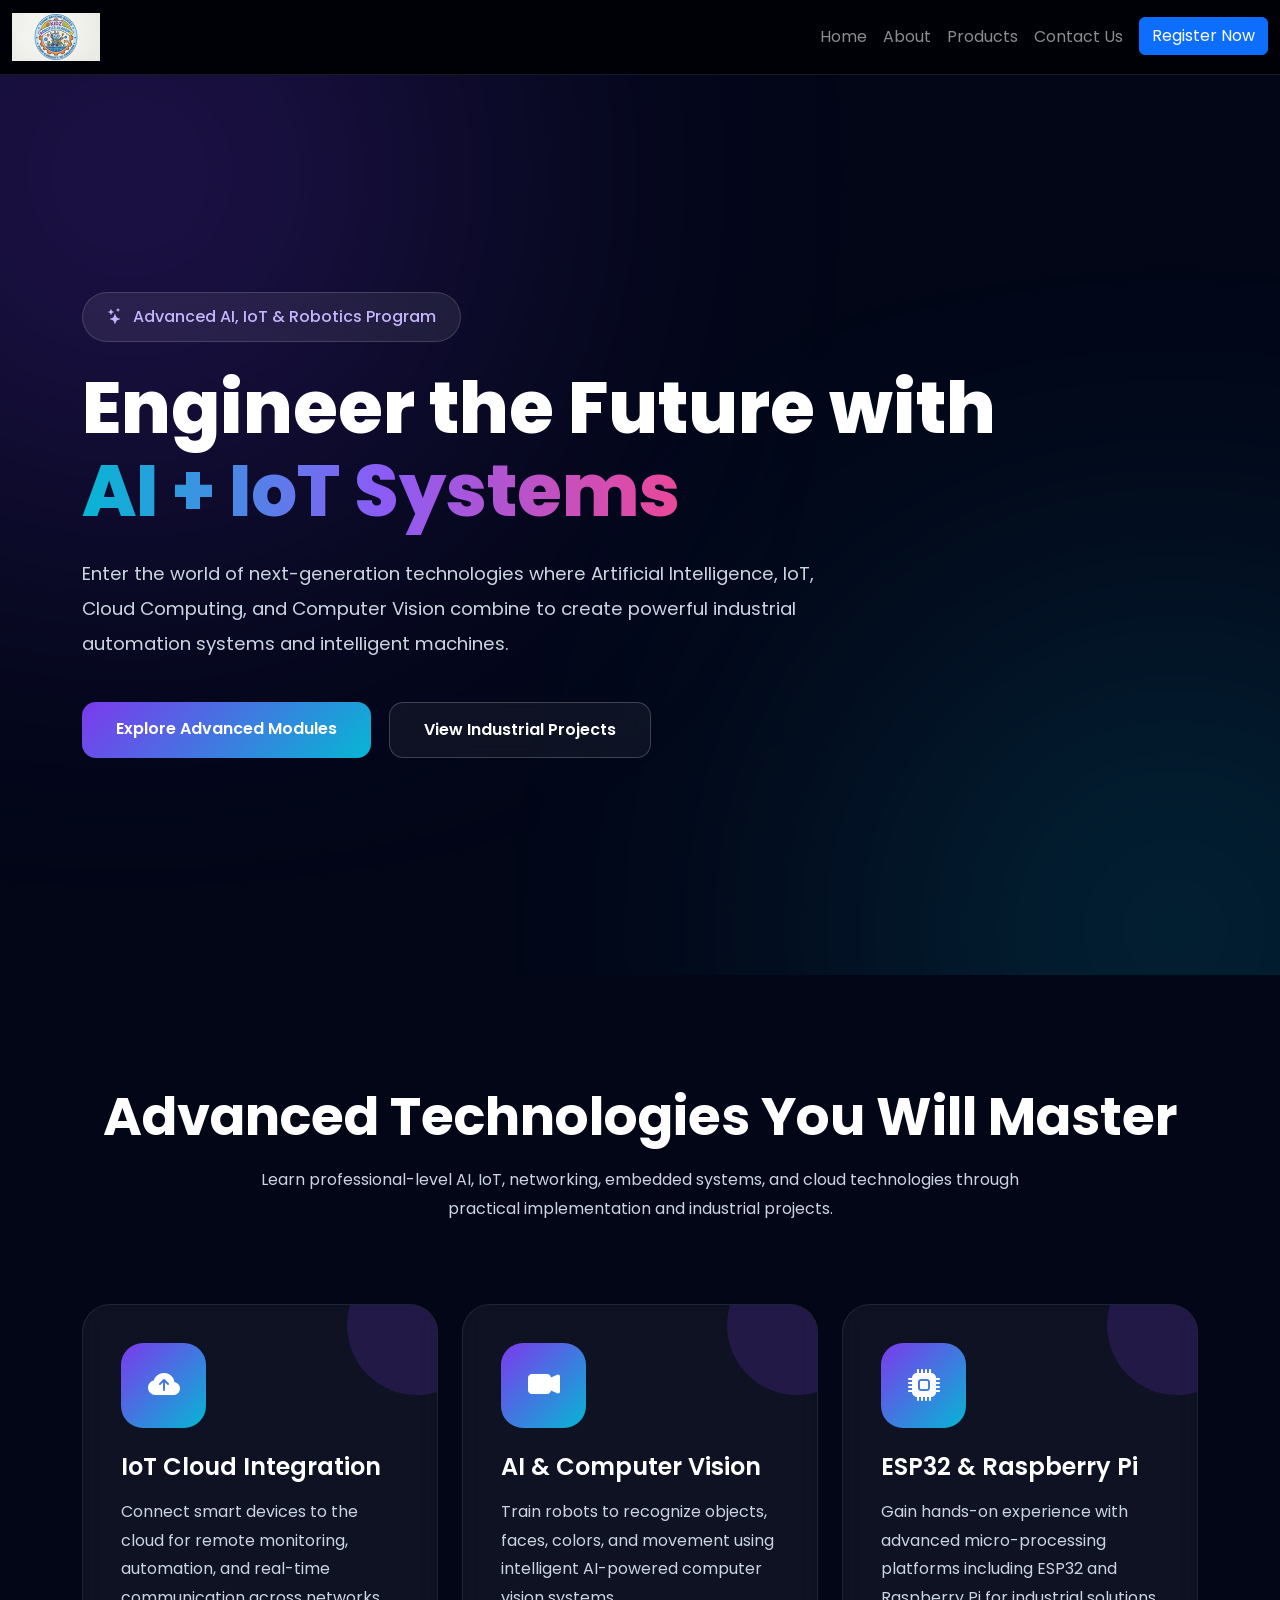
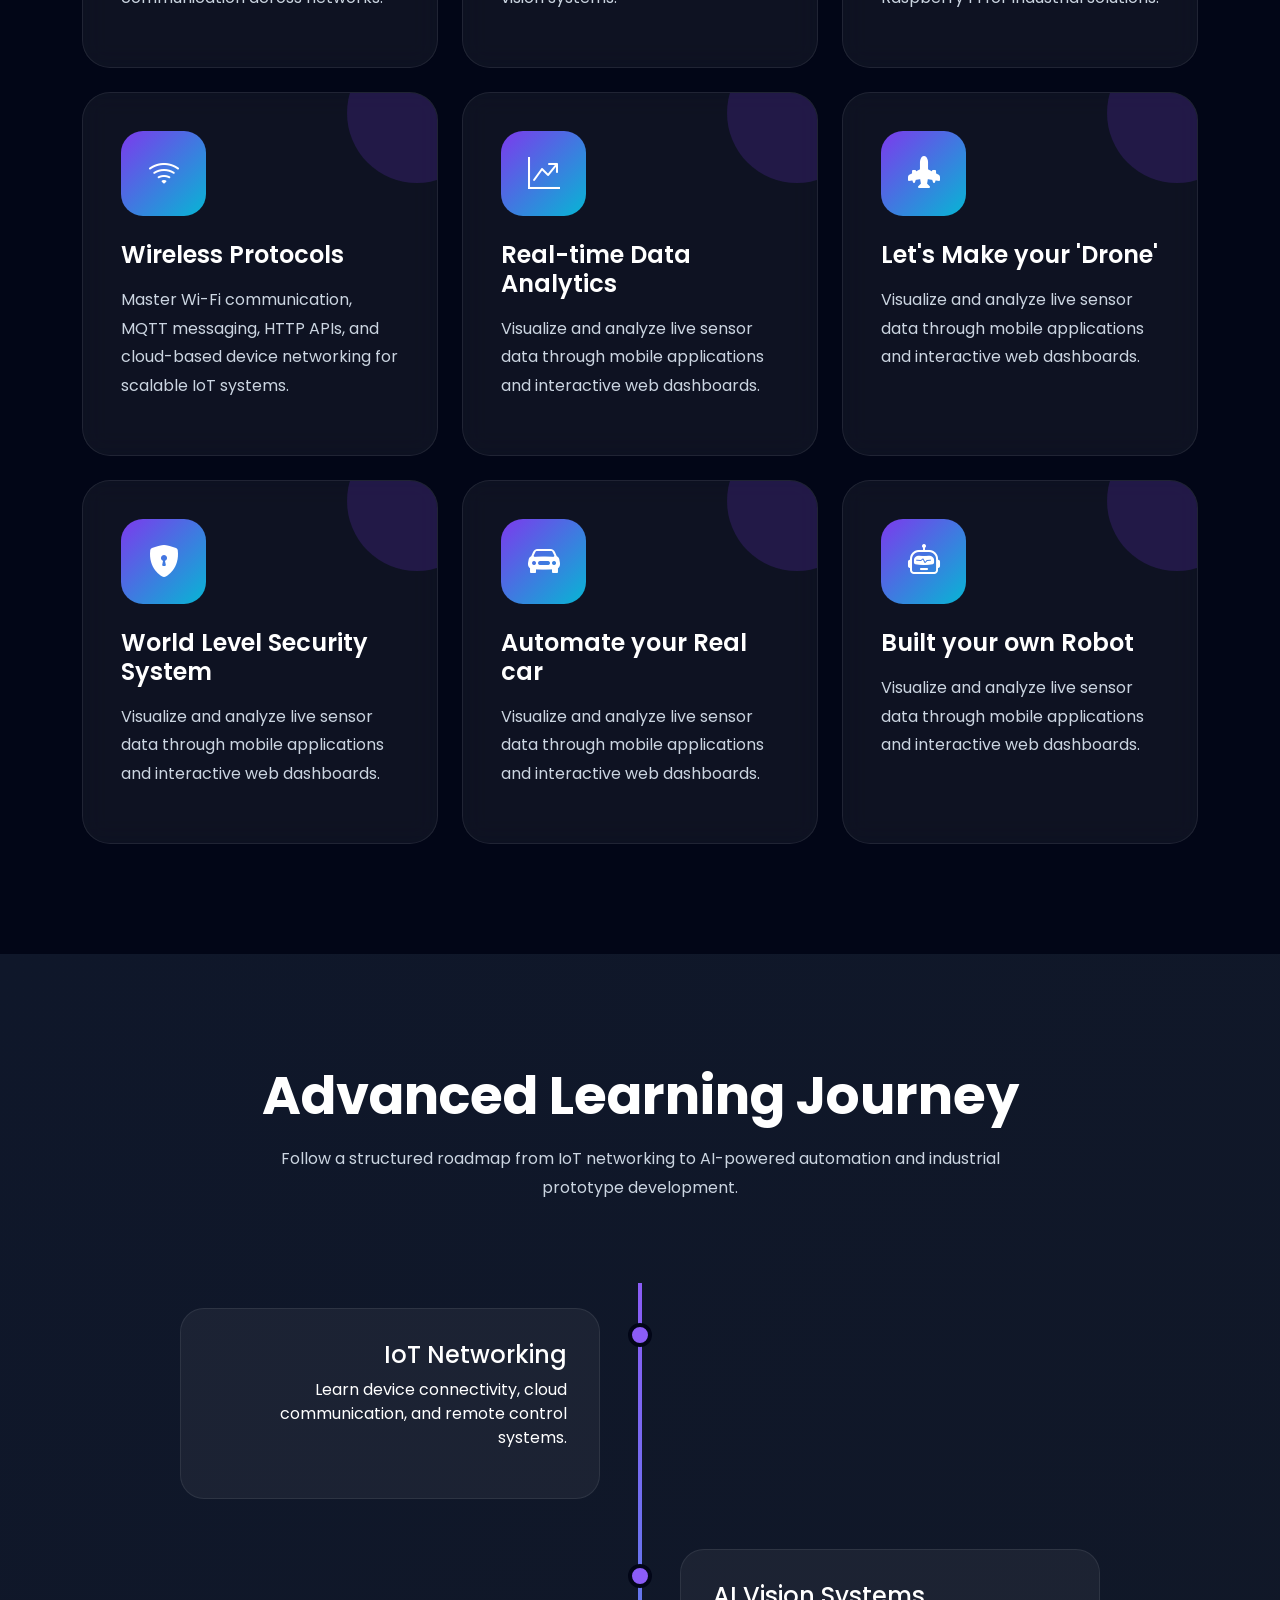
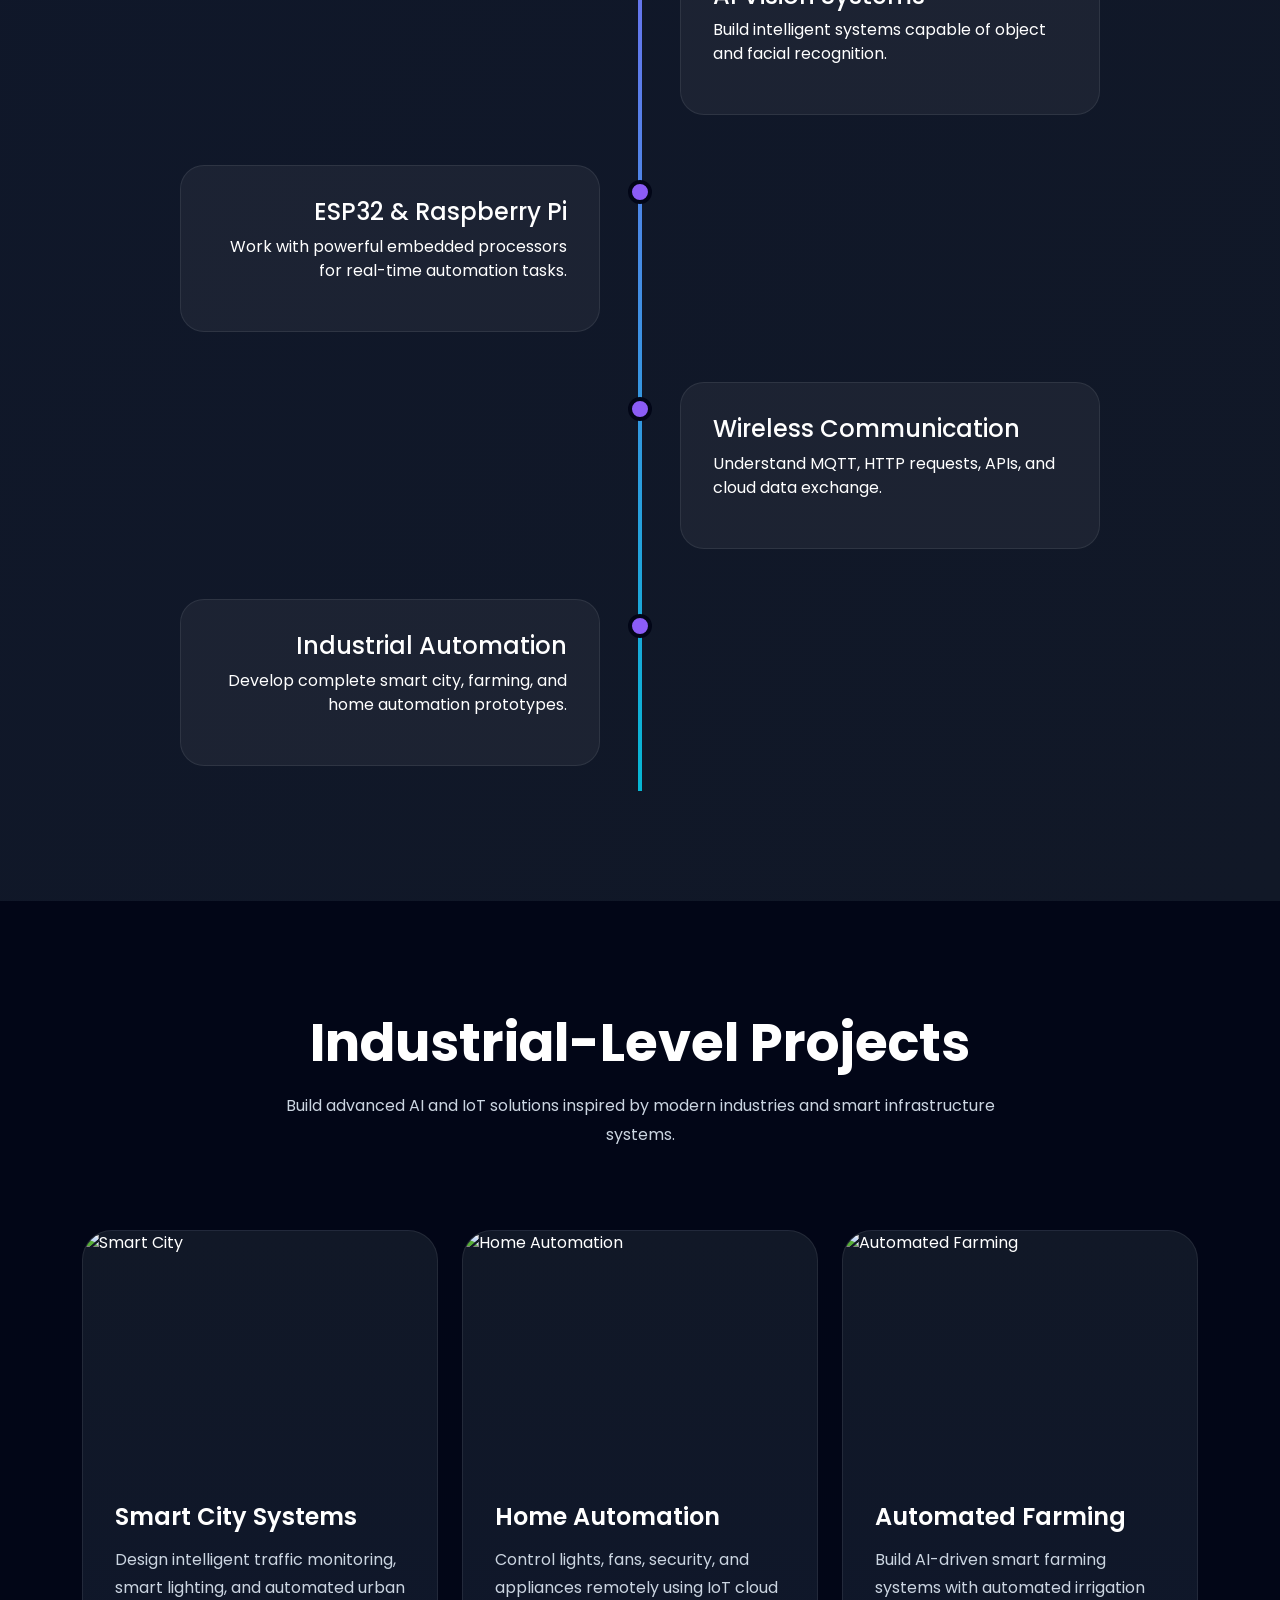
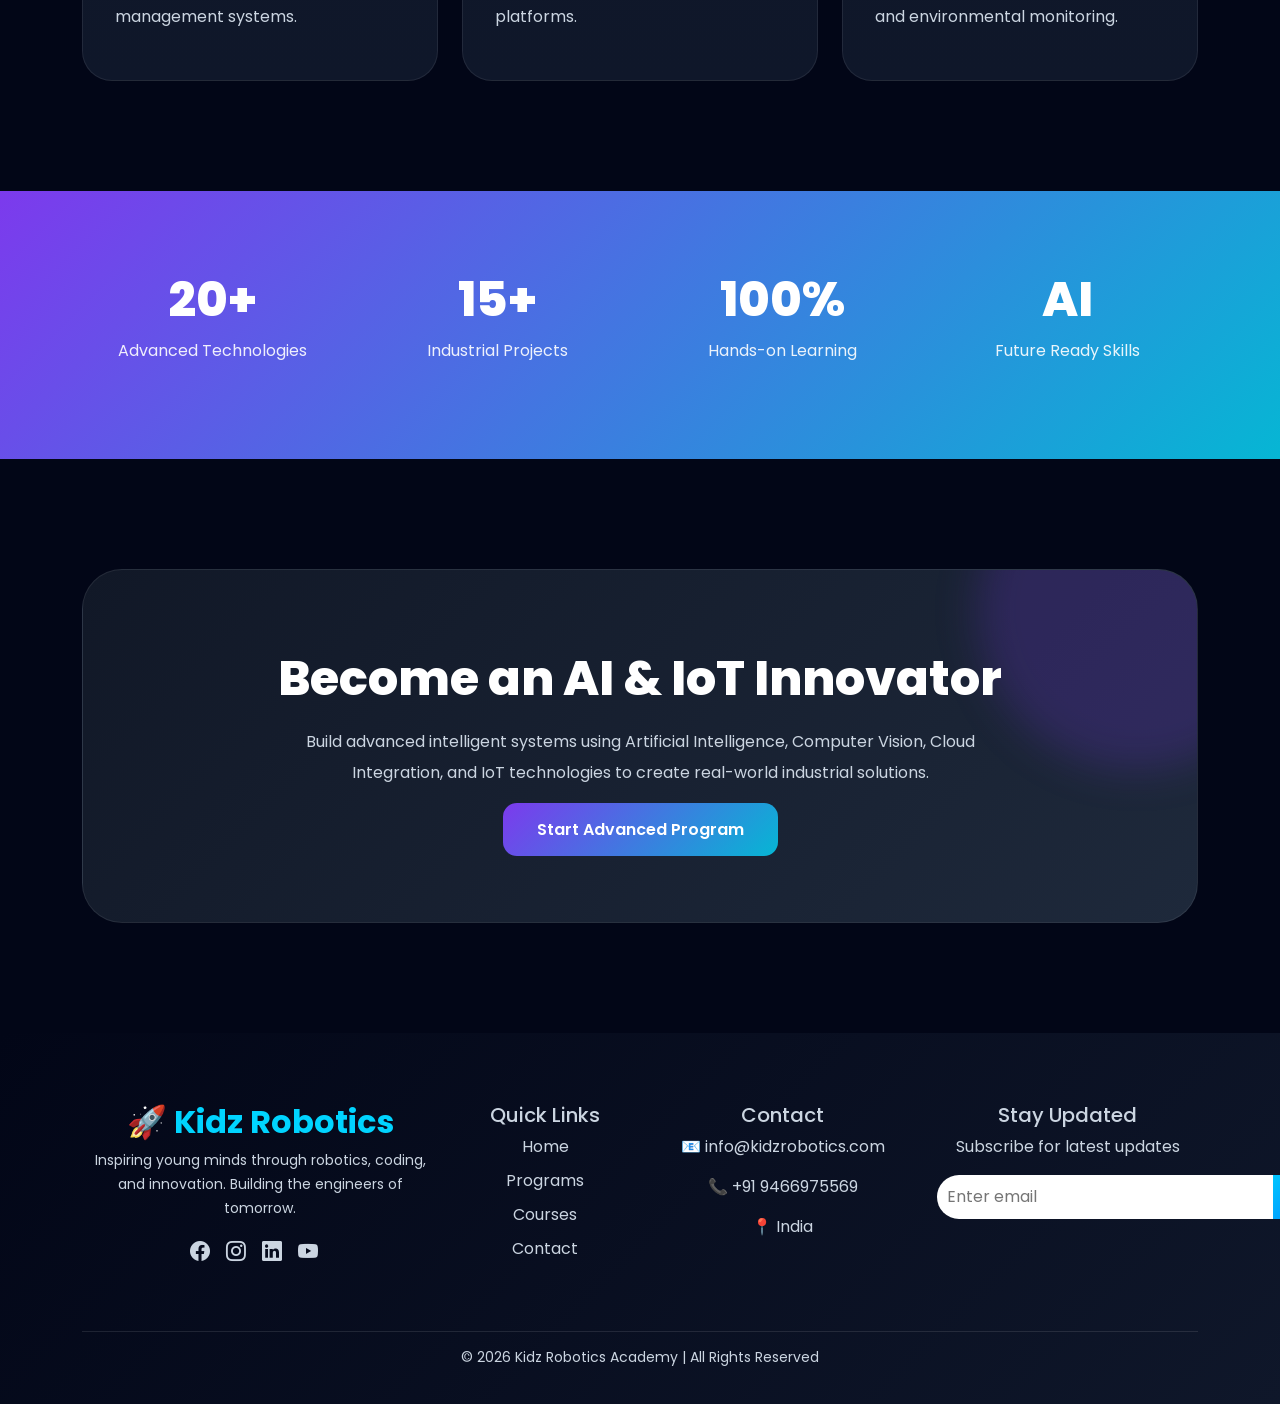
==== HTML/advance.html @ d45b8c69 "new changes" ====
<!DOCTYPE html>
<html lang="en">
<head>
    <meta charset="UTF-8">
    <meta name="viewport" content="width=device-width, initial-scale=1.0">
    <title>Advanced AI & IoT Program</title>

    <!-- Bootstrap -->
    <link href="https://cdn.jsdelivr.net/npm/bootstrap@5.3.3/dist/css/bootstrap.min.css" rel="stylesheet">

    <!-- Bootstrap Icons -->
    <link rel="stylesheet" href="https://cdn.jsdelivr.net/npm/bootstrap-icons@1.11.3/font/bootstrap-icons.min.css">

    <!-- Google Fonts -->
    <link href="https://fonts.googleapis.com/css2?family=Poppins:wght@300;400;500;600;700;800&display=swap" rel="stylesheet">

    <style>
        *{
            margin:0;
            padding:0;
            box-sizing:border-box;
            font-family:'Poppins',sans-serif;
        }

        body{
            background:#020617;
            color:white;
            overflow-x:hidden;
        }

        html{
            scroll-behavior:smooth;
        }

        .hero-section{
            min-height:100vh;
            display:flex;
            align-items:center;
            position:relative;
            overflow:hidden;
            background:
            linear-gradient(rgba(2,6,23,0.85),rgba(2,6,23,0.96)),
            url('https://images.unsplash.com/photo-1485827404703-89b55fcc595e?q=80&w=1600&auto=format&fit=crop');
            background-size:cover;
            background-position:center;
        }

        .hero-section::before{
            content:'';
            position:absolute;
            width:500px;
            height:500px;
            background:#7c3aed;
            border-radius:50%;
            filter:blur(200px);
            top:-150px;
            left:-120px;
            opacity:0.5;
        }

        .hero-section::after{
            content:'';
            position:absolute;
            width:450px;
            height:450px;
            background:#06b6d4;
            border-radius:50%;
            filter:blur(200px);
            bottom:-180px;
            right:-120px;
            opacity:0.4;
        }

        .hero-content{
            position:relative;
            z-index:2;
        }

        .top-badge{
            display:inline-flex;
            align-items:center;
            gap:10px;
            background:rgba(255,255,255,0.08);
            border:1px solid rgba(255,255,255,0.15);
            padding:12px 24px;
            border-radius:50px;
            margin-bottom:25px;
            color:#c4b5fd;
            font-weight:500;
            backdrop-filter:blur(12px);
        }

        .hero-title{
            font-size:4.5rem;
            font-weight:800;
            line-height:1.15;
            margin-bottom:25px;
        }

        .gradient-text{
            background:linear-gradient(90deg,#06b6d4,#8b5cf6,#ec4899);
            -webkit-background-clip:text;
            -webkit-text-fill-color:transparent;
        }

        .hero-description{
            max-width:760px;
            font-size:1.15rem;
            color:#cbd5e1;
            line-height:1.9;
        }

        .hero-buttons{
            margin-top:40px;
            display:flex;
            gap:18px;
            flex-wrap:wrap;
        }

        .btn-custom{
            padding:15px 34px;
            border-radius:14px;
            text-decoration:none;
            font-weight:600;
            transition:0.4s ease;
        }

        .btn-primary-custom{
            background:linear-gradient(135deg,#7c3aed,#06b6d4);
            color:white;
            border:none;
        }

        .btn-primary-custom:hover{
            transform:translateY(-6px);
            box-shadow:0 18px 40px rgba(124,58,237,0.35);
            color:white;
        }

        .btn-outline-custom{
            border:1px solid rgba(255,255,255,0.2);
            color:white;
            background:rgba(255,255,255,0.05);
            backdrop-filter:blur(10px);
        }

        .btn-outline-custom:hover{
            background:white;
            color:#020617;
        }

        .section-padding{
            padding:110px 0;
        }

        .section-title{
            text-align:center;
            margin-bottom:80px;
        }

        .section-title h2{
            font-size:3.3rem;
            font-weight:700;
        }

        .section-title p{
            max-width:760px;
            margin:auto;
            margin-top:18px;
            color:#cbd5e1;
            line-height:1.8;
        }

        .feature-card{
            background:rgba(255,255,255,0.05);
            border:1px solid rgba(255,255,255,0.08);
            border-radius:28px;
            padding:38px;
            height:100%;
            position:relative;
            overflow:hidden;
            transition:0.45s ease;
            backdrop-filter:blur(12px);
        }

        .feature-card::before{
            content:'';
            position:absolute;
            width:140px;
            height:140px;
            border-radius:50%;
            background:rgba(124,58,237,0.18);
            top:-50px;
            right:-50px;
        }

        .feature-card:hover{
            transform:translateY(-12px);
            border-color:#8b5cf6;
            box-shadow:0 20px 50px rgba(0,0,0,0.4);
        }

        .feature-icon{
            width:85px;
            height:85px;
            border-radius:22px;
            display:flex;
            align-items:center;
            justify-content:center;
            background:linear-gradient(135deg,#7c3aed,#06b6d4);
            font-size:2rem;
            margin-bottom:25px;
        }

        .feature-card h4{
            font-size:1.5rem;
            margin-bottom:16px;
            font-weight:600;
        }

        .feature-card p{
            color:#cbd5e1;
            line-height:1.8;
        }

        .journey-section{
            background:linear-gradient(135deg,#0f172a,#111827);
            position:relative;
        }

        .timeline{
            position:relative;
            max-width:1000px;
            margin:auto;
        }

        .timeline::before{
            content:'';
            position:absolute;
            width:4px;
            background:linear-gradient(#8b5cf6,#06b6d4);
            top:0;
            bottom:0;
            left:50%;
            transform:translateX(-50%);
        }

        .timeline-item{
            position:relative;
            width:50%;
            padding:25px 40px;
        }

        .timeline-item:nth-child(odd){
            left:0;
            text-align:right;
        }

        .timeline-item:nth-child(even){
            left:50%;
        }

        .timeline-content{
            background:rgba(255,255,255,0.05);
            border:1px solid rgba(255,255,255,0.08);
            border-radius:24px;
            padding:32px;
            transition:0.4s ease;
        }

        .timeline-content:hover{
            transform:scale(1.04);
            border-color:#06b6d4;
        }

        .timeline-dot{
            width:24px;
            height:24px;
            border-radius:50%;
            background:#8b5cf6;
            position:absolute;
            top:40px;
            right:-12px;
            z-index:2;
            border:4px solid #020617;
        }

        .timeline-item:nth-child(even) .timeline-dot{
            left:-12px;
        }

        .project-section{
            background:#020617;
        }

        .project-card{
            background:linear-gradient(180deg,#111827,#0f172a);
            border-radius:30px;
            overflow:hidden;
            border:1px solid rgba(255,255,255,0.08);
            transition:0.45s ease;
            height:100%;
        }

        .project-card:hover{
            transform:translateY(-14px);
            box-shadow:0 22px 50px rgba(0,0,0,0.45);
        }

        .project-img{
            height:240px;
            overflow:hidden;
        }

        .project-img img{
            width:100%;
            height:100%;
            object-fit:cover;
            transition:0.5s ease;
        }

        .project-card:hover img{
            transform:scale(1.08);
        }

        .project-content{
            padding:32px;
        }

        .project-content h4{
            font-size:1.5rem;
            margin-bottom:14px;
            font-weight:600;
        }

        .project-content p{
            color:#cbd5e1;
            line-height:1.8;
        }

        .stats-section{
            padding:80px 0;
            background:linear-gradient(135deg,#7c3aed,#06b6d4);
        }

        .stat-box{
            text-align:center;
            color:white;
        }

        .stat-box h2{
            font-size:3rem;
            font-weight:800;
        }

        .stat-box p{
            margin-top:10px;
            font-size:1rem;
            opacity:0.9;
        }

        .cta-section{
            padding:110px 0;
            text-align:center;
        }

        .cta-box{
            background:linear-gradient(135deg,#111827,#1e293b);
            border:1px solid rgba(255,255,255,0.08);
            border-radius:40px;
            padding:80px 40px;
            position:relative;
            overflow:hidden;
        }

        .cta-box::before{
            content:'';
            position:absolute;
            width:320px;
            height:320px;
            background:rgba(124,58,237,0.2);
            border-radius:50%;
            top:-120px;
            right:-100px;
            filter:blur(20px);
        }

        .cta-box h2{
            font-size:3rem;
            font-weight:800;
            position:relative;
            z-index:2;
        }

        .cta-box p{
            max-width:760px;
            margin:20px auto 30px;
            color:#cbd5e1;
            line-height:1.9;
            position:relative;
            z-index:2;
        }

        footer{
            background:#01040f;
            padding:35px 0;
            text-align:center;
            color:#94a3b8;
        }

        @media(max-width:991px){
            .hero-title{
                font-size:3rem;
            }

            .timeline::before{
                left:20px;
            }

            .timeline-item{
                width:100%;
                padding-left:70px;
                padding-right:20px;
                text-align:left !important;
            }

            .timeline-item:nth-child(even){
                left:0;
            }

            .timeline-dot,
            .timeline-item:nth-child(even) .timeline-dot{
                left:8px;
            }
        }

        @media(max-width:768px){
            .hero-title{
                font-size:2.3rem;
            }

            .section-title h2{
                font-size:2.2rem;
            }

            .cta-box h2{
                font-size:2rem;
            }
        }
        /* Header */
        .navbar {
    backdrop-filter: blur(12px);
    background: rgba(0, 0, 0, 0.7) !important;
    border-bottom: 1px solid rgba(255,255,255,0.1);
}

.navbar-brand {
    font-size: 22px;
    letter-spacing: 1px;
}

.nav-link {
    position: relative;
    transition: 0.3s;
}

.nav-link::after {
    content: "";
    position: absolute;
    width: 0;
    height: 2px;
    background: #00c6ff;
    bottom: -4px;
    left: 0;
    transition: 0.3s;
}

.nav-link:hover::after {
    width: 100%;
}

.cart-icon {
    font-size: 20px;
    cursor: pointer;
    position: relative;
}

.cart-icon span {
    position: absolute;
    top: -8px;
    right: -10px;
    background: red;
    font-size: 12px;
    padding: 2px 6px;
    border-radius: 50%;
}
/* Footer */
.footer-section {
    background: linear-gradient(135deg, #020617, #0f172a);
    color: #cbd5e1;
    padding: 70px 0 20px;
    position: relative;
    overflow: hidden;
}

/* subtle stars */
.footer-section::before {
    content: "";
    position: absolute;
    width: 100%;
    height: 100%;
    background: url("https://www.transparenttextures.com/patterns/stardust.png");
    opacity: 0.25;
}

/* LOGO */
.footer-logo {
    color: #00d4ff;
    font-weight: bold;
}

/* TEXT */
.footer-text {
    font-size: 14px;
    line-height: 1.7;
}

/* LINKS */
.footer-links {
    list-style: none;
    padding: 0;
}

.footer-links li {
    margin-bottom: 10px;
}

.footer-links a {
    color: #cbd5e1;
    text-decoration: none;
    transition: 0.3s;
}

.footer-links a:hover {
    color: #00c6ff;
    padding-left: 5px;
}

/* SOCIAL ICONS */
.social-icons i {
    font-size: 20px;
    margin-right: 12px;
    cursor: pointer;
    transition: 0.3s;
}

.social-icons i:hover {
    color: #00c6ff;
    transform: scale(1.3);
}

/* NEWSLETTER */
.newsletter {
    display: flex;
    margin-top: 10px;
}

.newsletter input {
    flex: 1;
    padding: 10px;
    border: none;
    outline: none;
    border-radius: 25px 0 0 25px;
}

.newsletter button {
    padding: 10px 20px;
    border: none;
    background: linear-gradient(135deg, #00c6ff, #0072ff);
    color: white;
    border-radius: 0 25px 25px 0;
    cursor: pointer;
    transition: 0.3s;
}

.newsletter button:hover {
    box-shadow: 0 0 15px #00c6ff;
}

/* BOTTOM */
.footer-bottom {
    border-top: 1px solid rgba(255,255,255,0.1);
    margin-top: 30px;
    padding-top: 15px;
    font-size: 14px;
}

/* RESPONSIVE */
@media(max-width:768px){
    .newsletter {
        flex-direction: column;
    }

    .newsletter input {
        border-radius: 25px;
        margin-bottom: 10px;
    }

    .newsletter button {
        border-radius: 25px;
    }
}
    </style>
</head>
<body>
<!-- Header -->
 <div class="container-fluid w-100 h-100">
            <div class="row ">
                <nav class="navbar navbar-expand-lg navbar-dark bg-dark">
                    <div class="container-fluid">
                        <div class="navbar-collapse" id="navbarNav">
                            <a class="navbar-brand" href="#">
                                <img src="../Images/JPEG/logo_2.png" class="image" style="height: 48px;">
                            </a>

                            <!-- <button class="navbar-toggler" type="button" data-bs-toggle="collapse" data-bs-target="#navbarNav">
                        <span class="navbar-toggler-icon"></span>
                    </button> -->

                            <ul class="navbar-nav ms-auto">
                                <li class="nav-item">
                                    <a class="nav-link" href="../HTML/navbar.html">Home</a>
                                </li>

                                <li class="nav-item">
                                    <a class="nav-link" href="../HTML/about.html">About</a>
                                </li>

                                <li class="nav-item">
                                    <a class="nav-link" href="../HTML/product.html">Products</a>
                                </li>

                                <li class="nav-item">
                                    <a class="nav-link" href="../HTML/contact.html">Contact Us</a>
                                </li>
                                <li class="nav-item">
                                    <button class="btn btn-primary ms-2">Register Now</button>
                                </li>
                            </ul>
                        </div>

                    </div>
                </nav>
            </div>
        </div>
    <!-- HERO SECTION -->
    <section class="hero-section">
        <div class="container">
            <div class="hero-content text-center text-lg-start">

                <div class="top-badge">
                    <i class="bi bi-stars"></i>
                    Advanced AI, IoT & Robotics Program
                </div>

                <h1 class="hero-title">
                    Engineer the Future with <br>
                    <span class="gradient-text">AI + IoT Systems</span>
                </h1>

                <p class="hero-description">
                    Enter the world of next-generation technologies where Artificial Intelligence, IoT, Cloud Computing, and Computer Vision combine to create powerful industrial automation systems and intelligent machines.
                </p>

                <div class="hero-buttons">
                    <a href="#modules" class="btn-custom btn-primary-custom">
                        Explore Advanced Modules
                    </a>

                    <a href="#projects" class="btn-custom btn-outline-custom">
                        View Industrial Projects
                    </a>
                </div>
            </div>
        </div>
    </section>


    <!-- FEATURES -->
    <section class="section-padding" id="modules">
        <div class="container">

            <div class="section-title">
                <h2>Advanced Technologies You Will Master</h2>
                <p>
                    Learn professional-level AI, IoT, networking, embedded systems, and cloud technologies through practical implementation and industrial projects.
                </p>
            </div>

            <div class="row g-4">

                <div class="col-md-6 col-lg-4">
                    <div class="feature-card">
                        <div class="feature-icon">
                            <i class="bi bi-cloud-arrow-up-fill"></i>
                        </div>
                        <h4>IoT Cloud Integration</h4>
                        <p>
                            Connect smart devices to the cloud for remote monitoring, automation, and real-time communication across networks.
                        </p>
                    </div>
                </div>

                <div class="col-md-6 col-lg-4">
                    <div class="feature-card">
                        <div class="feature-icon">
                            <i class="bi bi-camera-video-fill"></i>
                        </div>
                        <h4>AI & Computer Vision</h4>
                        <p>
                            Train robots to recognize objects, faces, colors, and movement using intelligent AI-powered computer vision systems.
                        </p>
                    </div>
                </div>

                <div class="col-md-6 col-lg-4">
                    <div class="feature-card">
                        <div class="feature-icon">
                            <i class="bi bi-cpu-fill"></i>
                        </div>
                        <h4>ESP32 & Raspberry Pi</h4>
                        <p>
                            Gain hands-on experience with advanced micro-processing platforms including ESP32 and Raspberry Pi for industrial solutions.
                        </p>
                    </div>
                </div>

                <div class="col-md-6 col-lg-4">
                    <div class="feature-card">
                        <div class="feature-icon">
                            <i class="bi bi-wifi"></i>
                        </div>
                        <h4>Wireless Protocols</h4>
                        <p>
                            Master Wi-Fi communication, MQTT messaging, HTTP APIs, and cloud-based device networking for scalable IoT systems.
                        </p>
                    </div>
                </div>

                <div class="col-md-6 col-lg-4">
                    <div class="feature-card">
                        <div class="feature-icon">
                            <i class="bi bi-graph-up-arrow"></i>
                        </div>
                        <h4>Real-time Data Analytics</h4>
                        <p>
                            Visualize and analyze live sensor data through mobile applications and interactive web dashboards.
                        </p>
                    </div>
                </div>

                <div class="col-md-6 col-lg-4">
                    <div class="feature-card">
                        <div class="feature-icon">
                            <i class="bi bi-airplane-engines-fill"></i>
                        </div>
                        <h4>Let's Make your 'Drone'</h4>
                        <p>
                            Visualize and analyze live sensor data through mobile applications and interactive web dashboards.
                        </p>
                    </div>
                </div>
                    <div class="col-md-6 col-lg-4">
                    <div class="feature-card">
                        <div class="feature-icon">
                            <i class="bi bi-shield-lock-fill"></i>
                        </div>
                        <h4>World Level Security System</h4>
                        <p>
                            Visualize and analyze live sensor data through mobile applications and interactive web dashboards.
                        </p>
                    </div>
                </div>
                <div class="col-md-6 col-lg-4">
                    <div class="feature-card">
                        <div class="feature-icon">
                            <i class="bi bi-car-front-fill"></i>
                        </div>
                        <h4>Automate your Real car</h4>
                        <p>
                            Visualize and analyze live sensor data through mobile applications and interactive web dashboards.
                        </p>
                    </div>
                </div>
                <div class="col-md-6 col-lg-4">
                    <div class="feature-card">
                        <div class="feature-icon">
                            <i class="bi bi-robot"></i>
                        </div>
                        <h4>Built your own Robot</h4>
                        <p>
                            Visualize and analyze live sensor data through mobile applications and interactive web dashboards.
                        </p>
                    </div>
                </div>
            </div>
        </div>
    </section>


    <!-- LEARNING JOURNEY -->
    <section class="section-padding journey-section">
        <div class="container">

            <div class="section-title">
                <h2>Advanced Learning Journey</h2>
                <p>
                    Follow a structured roadmap from IoT networking to AI-powered automation and industrial prototype development.
                </p>
            </div>

            <div class="timeline">

                <div class="timeline-item">
                    <div class="timeline-dot"></div>
                    <div class="timeline-content">
                        <h4>IoT Networking</h4>
                        <p>
                            Learn device connectivity, cloud communication, and remote control systems.
                        </p>
                    </div>
                </div>

                <div class="timeline-item">
                    <div class="timeline-dot"></div>
                    <div class="timeline-content">
                        <h4>AI Vision Systems</h4>
                        <p>
                            Build intelligent systems capable of object and facial recognition.
                        </p>
                    </div>
                </div>

                <div class="timeline-item">
                    <div class="timeline-dot"></div>
                    <div class="timeline-content">
                        <h4>ESP32 & Raspberry Pi</h4>
                        <p>
                            Work with powerful embedded processors for real-time automation tasks.
                        </p>
                    </div>
                </div>

                <div class="timeline-item">
                    <div class="timeline-dot"></div>
                    <div class="timeline-content">
                        <h4>Wireless Communication</h4>
                        <p>
                            Understand MQTT, HTTP requests, APIs, and cloud data exchange.
                        </p>
                    </div>
                </div>

                <div class="timeline-item">
                    <div class="timeline-dot"></div>
                    <div class="timeline-content">
                        <h4>Industrial Automation</h4>
                        <p>
                            Develop complete smart city, farming, and home automation prototypes.
                        </p>
                    </div>
                </div>

            </div>
        </div>
    </section>


    <!-- PROJECTS -->
    <section class="section-padding project-section" id="projects">
        <div class="container">

            <div class="section-title">
                <h2>Industrial-Level Projects</h2>
                <p>
                    Build advanced AI and IoT solutions inspired by modern industries and smart infrastructure systems.
                </p>
            </div>

            <div class="row g-4">

                <div class="col-md-6 col-lg-4">
                    <div class="project-card">
                        <div class="project-img">
                            <img src="https://images.unsplash.com/photo-1477959858617-67f85cf4f1df?q=80&w=1200&auto=format&fit=crop" alt="Smart City">
                        </div>

                        <div class="project-content">
                            <h4>Smart City Systems</h4>
                            <p>
                                Design intelligent traffic monitoring, smart lighting, and automated urban management systems.
                            </p>
                        </div>
                    </div>
                </div>

                <div class="col-md-6 col-lg-4">
                    <div class="project-card">
                        <div class="project-img">
                            <img src="https://images.unsplash.com/photo-1558002038-1055907df827?q=80&w=1200&auto=format&fit=crop" alt="Home Automation">
                        </div>

                        <div class="project-content">
                            <h4>Home Automation</h4>
                            <p>
                                Control lights, fans, security, and appliances remotely using IoT cloud platforms.
                            </p>
                        </div>
                    </div>
                </div>

                <div class="col-md-6 col-lg-4">
                    <div class="project-card">
                        <div class="project-img">
                            <img src="https://images.unsplash.com/photo-1500937386664-56d1dfef3854?q=80&w=1200&auto=format&fit=crop" alt="Automated Farming">
                        </div>

                        <div class="project-content">
                            <h4>Automated Farming</h4>
                            <p>
                                Build AI-driven smart farming systems with automated irrigation and environmental monitoring.
                            </p>
                        </div>
                    </div>
                </div>

            </div>
        </div>
    </section>


    <!-- STATS -->
    <section class="stats-section">
        <div class="container">
            <div class="row g-4 text-center">

                <div class="col-md-3">
                    <div class="stat-box">
                        <h2>20+</h2>
                        <p>Advanced Technologies</p>
                    </div>
                </div>

                <div class="col-md-3">
                    <div class="stat-box">
                        <h2>15+</h2>
                        <p>Industrial Projects</p>
                    </div>
                </div>

                <div class="col-md-3">
                    <div class="stat-box">
                        <h2>100%</h2>
                        <p>Hands-on Learning</p>
                    </div>
                </div>

                <div class="col-md-3">
                    <div class="stat-box">
                        <h2>AI</h2>
                        <p>Future Ready Skills</p>
                    </div>
                </div>

            </div>
        </div>
    </section>


    <!-- CTA -->
    <section class="cta-section">
        <div class="container">
            <div class="cta-box">

                <h2>
                    Become an AI & IoT Innovator
                </h2>

                <p>
                    Build advanced intelligent systems using Artificial Intelligence, Computer Vision, Cloud Integration, and IoT technologies to create real-world industrial solutions.
                </p>

                <a href="#" class="btn-custom btn-primary-custom">
                    Start Advanced Program
                </a>

            </div>
        </div>
    </section>


    <!-- FOOTER -->
<footer class="footer-section">
  <div class="container">
    <div class="row">

      <!-- BRAND -->
      <div class="col-lg-4 col-md-6 mb-4">
        <h2 class="footer-logo">🚀 Kidz Robotics</h2>
        <p class="footer-text">
          Inspiring young minds through robotics, coding, and innovation.
          Building the engineers of tomorrow.
        </p>

        <div class="social-icons">
          <i class="bi bi-facebook"></i>
          <i class="bi bi-instagram"></i>
          <i class="bi bi-linkedin"></i>
          <i class="bi bi-youtube"></i>
        </div>
      </div>

      <!-- LINKS -->
      <div class="col-lg-2 col-md-6 mb-4">
        <h5>Quick Links</h5>
        <ul class="footer-links">
          <li><a href="index.html">Home</a></li>
          <li><a href="#">Programs</a></li>
          <li><a href="#">Courses</a></li>
          <li><a href="#">Contact</a></li>
        </ul>
      </div>

      <!-- CONTACT -->
      <div class="col-lg-3 col-md-6 mb-4">
        <h5>Contact</h5>
        <p>📧 info@kidzrobotics.com</p>
        <p>📞 +91 9466975569</p>
        <p>📍 India</p>
      </div>

      <!-- NEWSLETTER -->
      <div class="col-lg-3 col-md-6 mb-4">
        <h5>Stay Updated</h5>
        <p>Subscribe for latest updates</p>

        <div class="newsletter">
          <input type="email" placeholder="Enter email">
          <button>Send</button>
        </div>
      </div>

    </div>

    <!-- BOTTOM -->
    <div class="footer-bottom text-center">
      <p>© 2026 Kidz Robotics Academy | All Rights Reserved</p>
    </div>
  </div>
</footer>


    <script src="https://cdn.jsdelivr.net/npm/bootstrap@5.3.3/dist/js/bootstrap.bundle.min.js"></script>
</body>
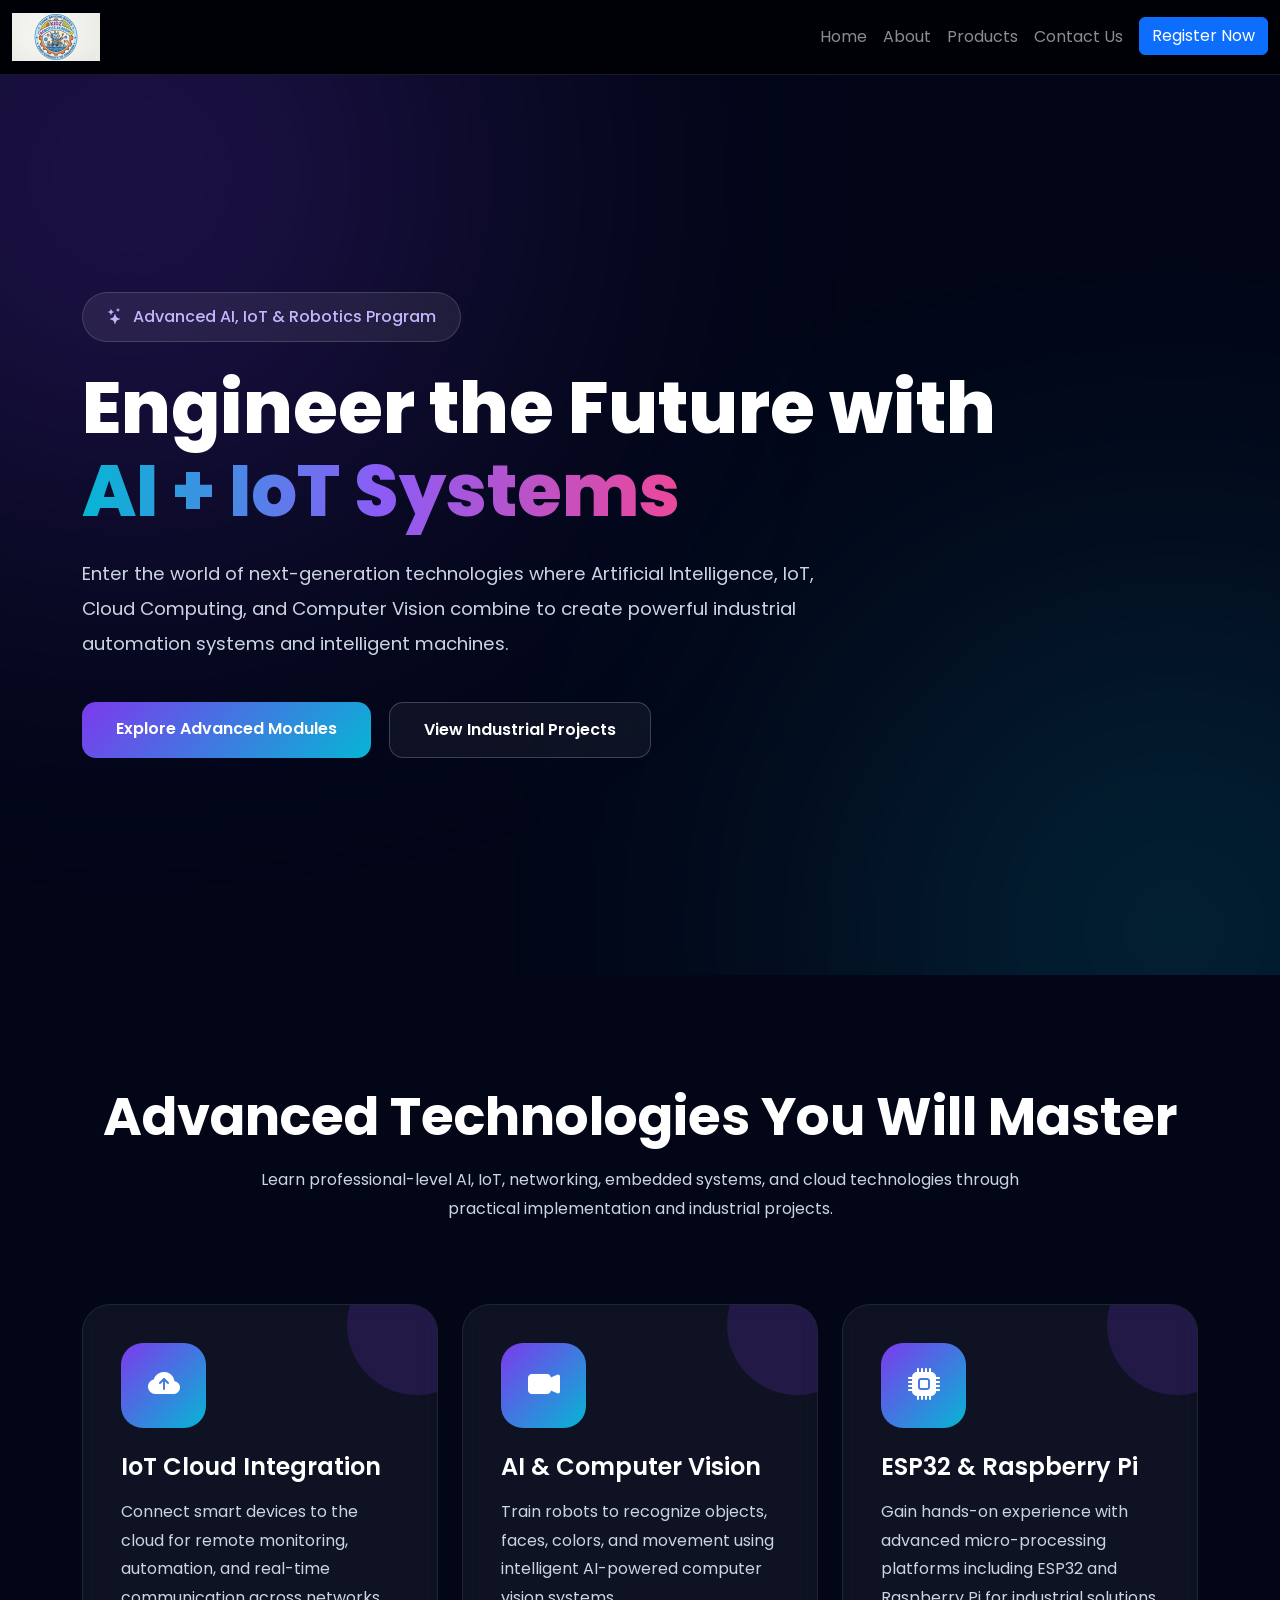
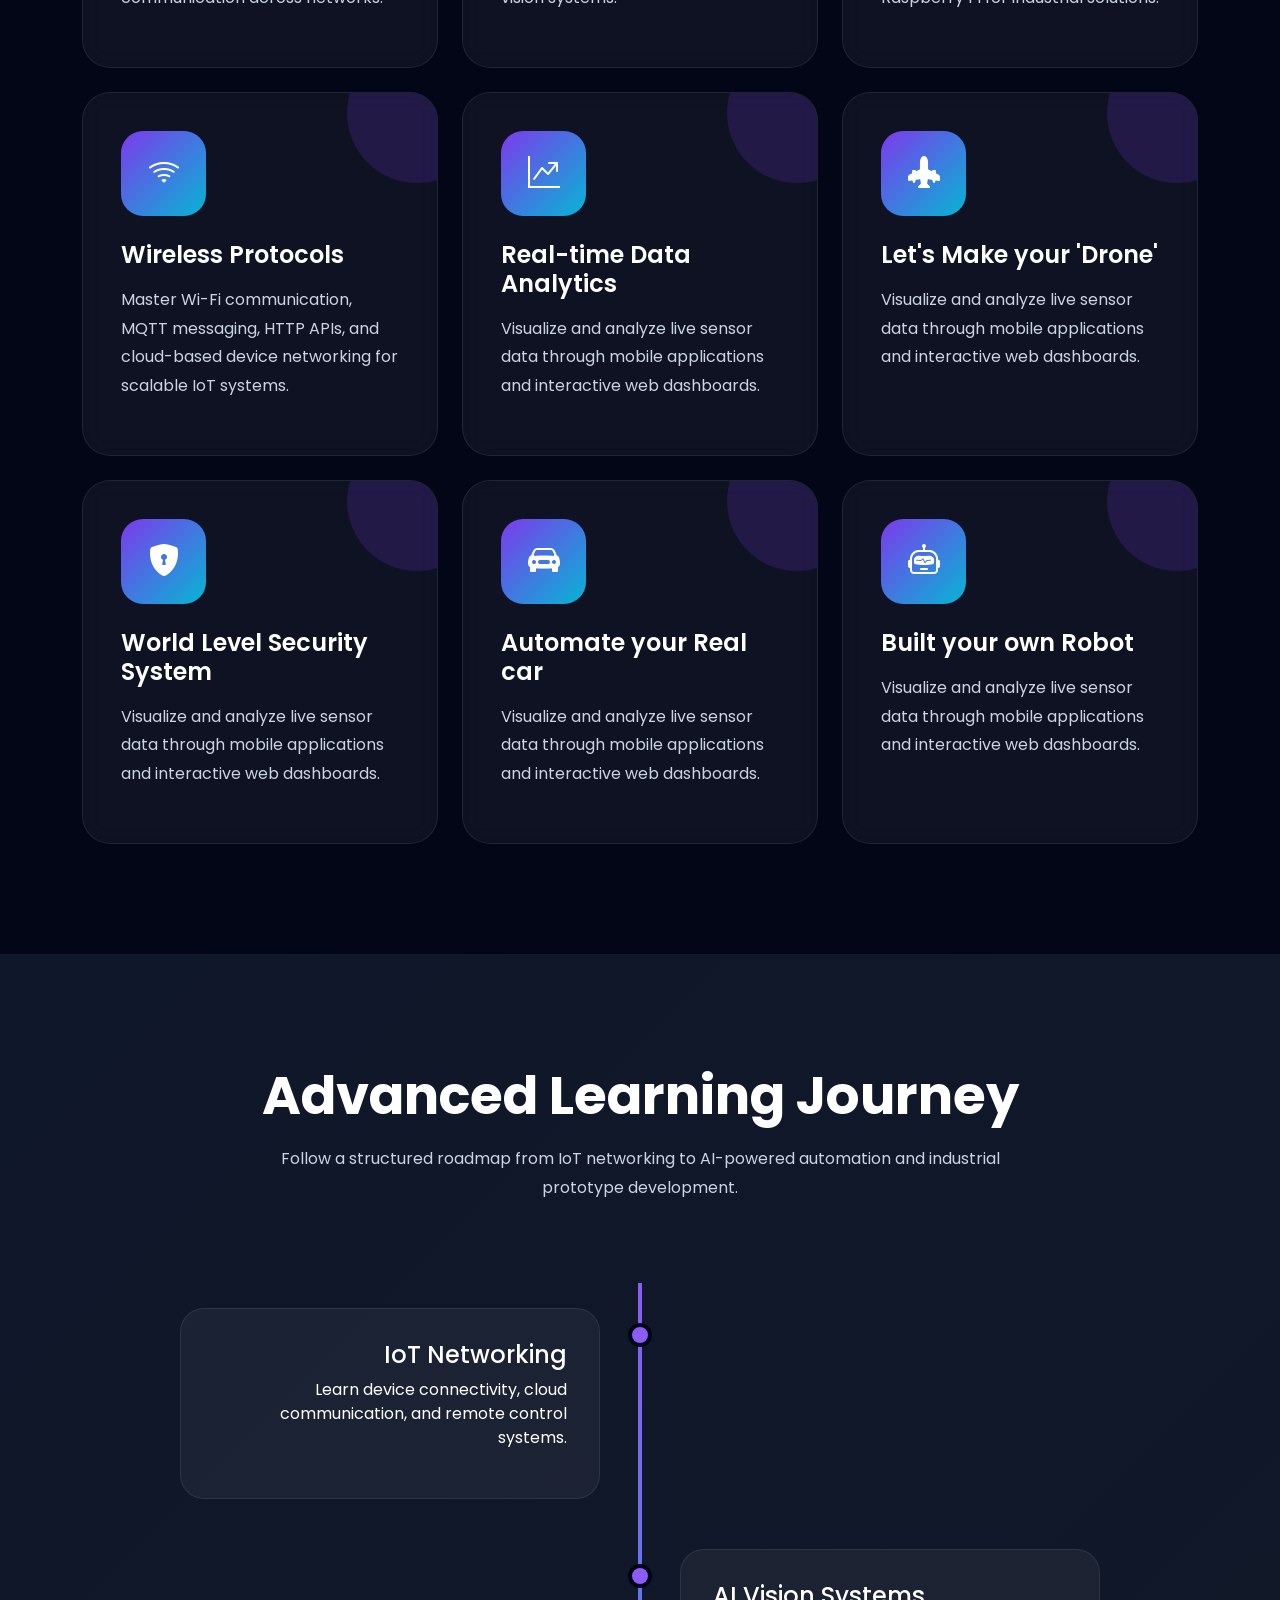
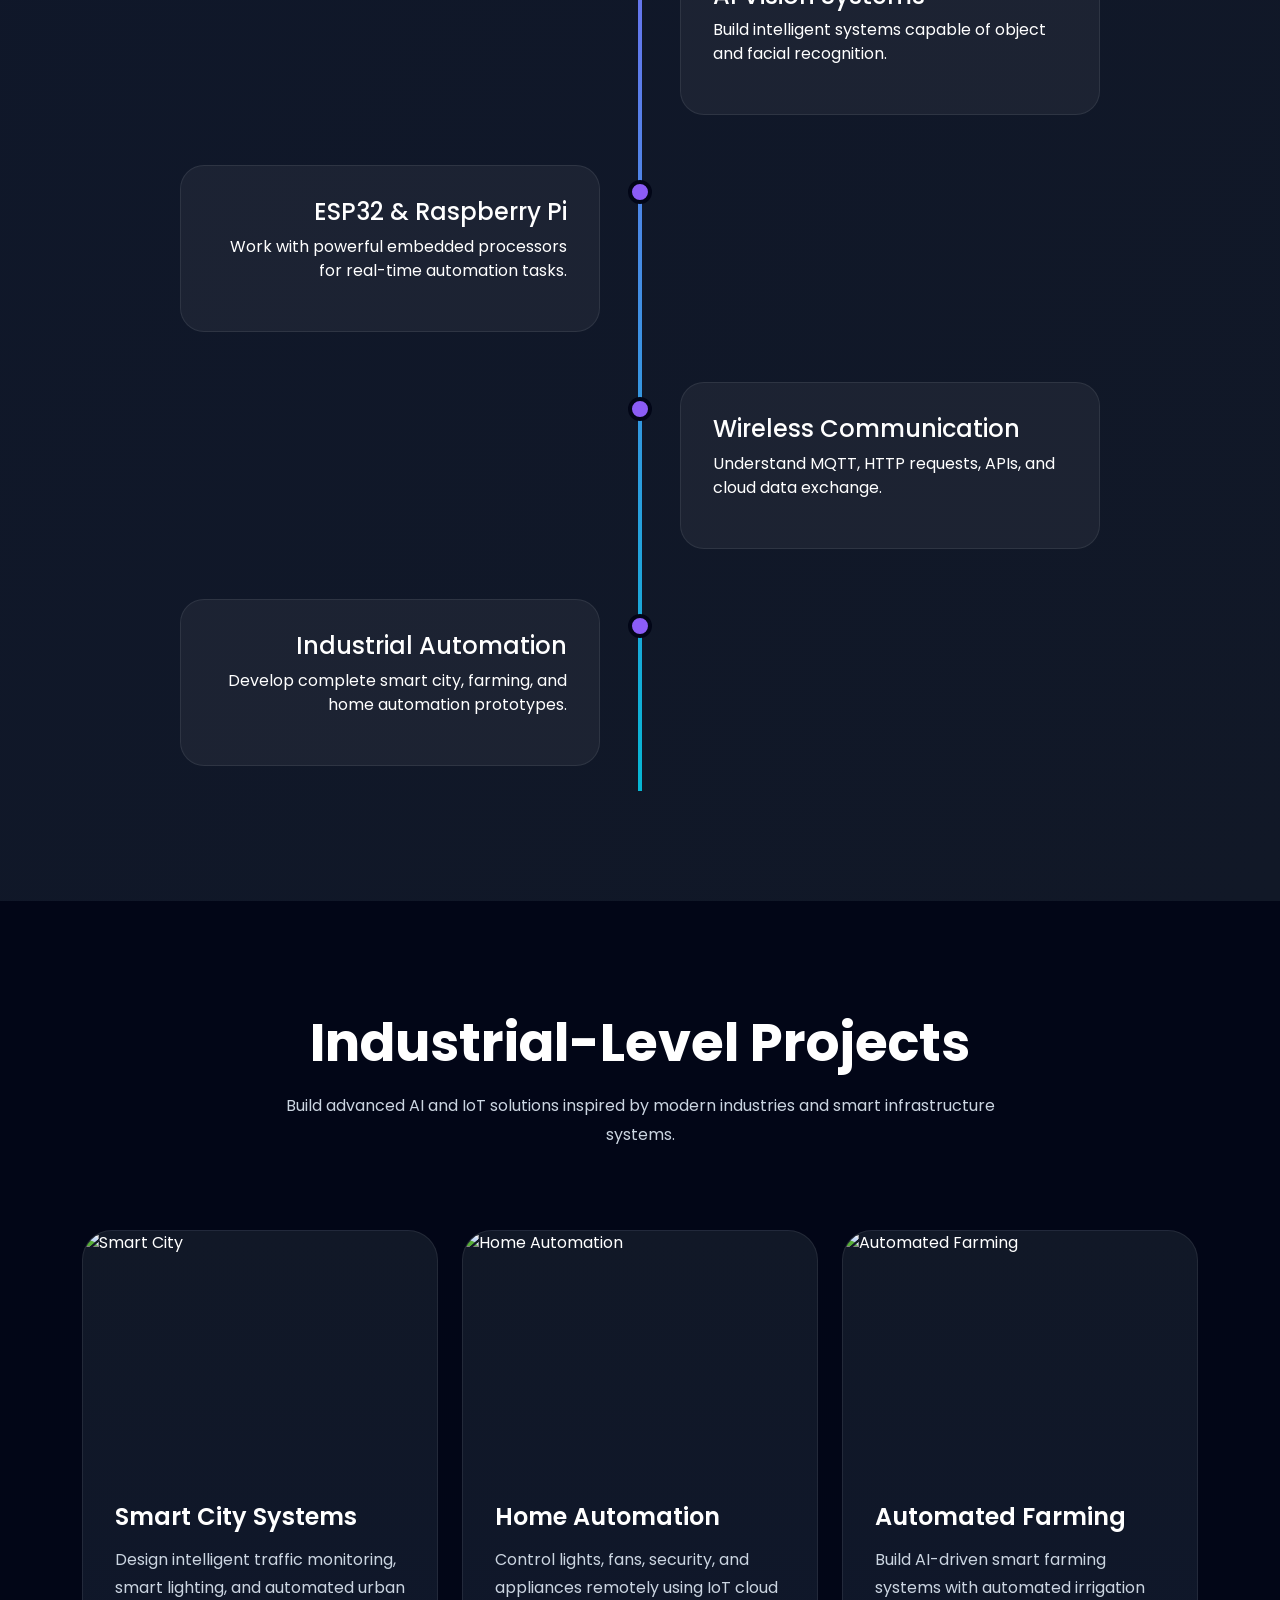
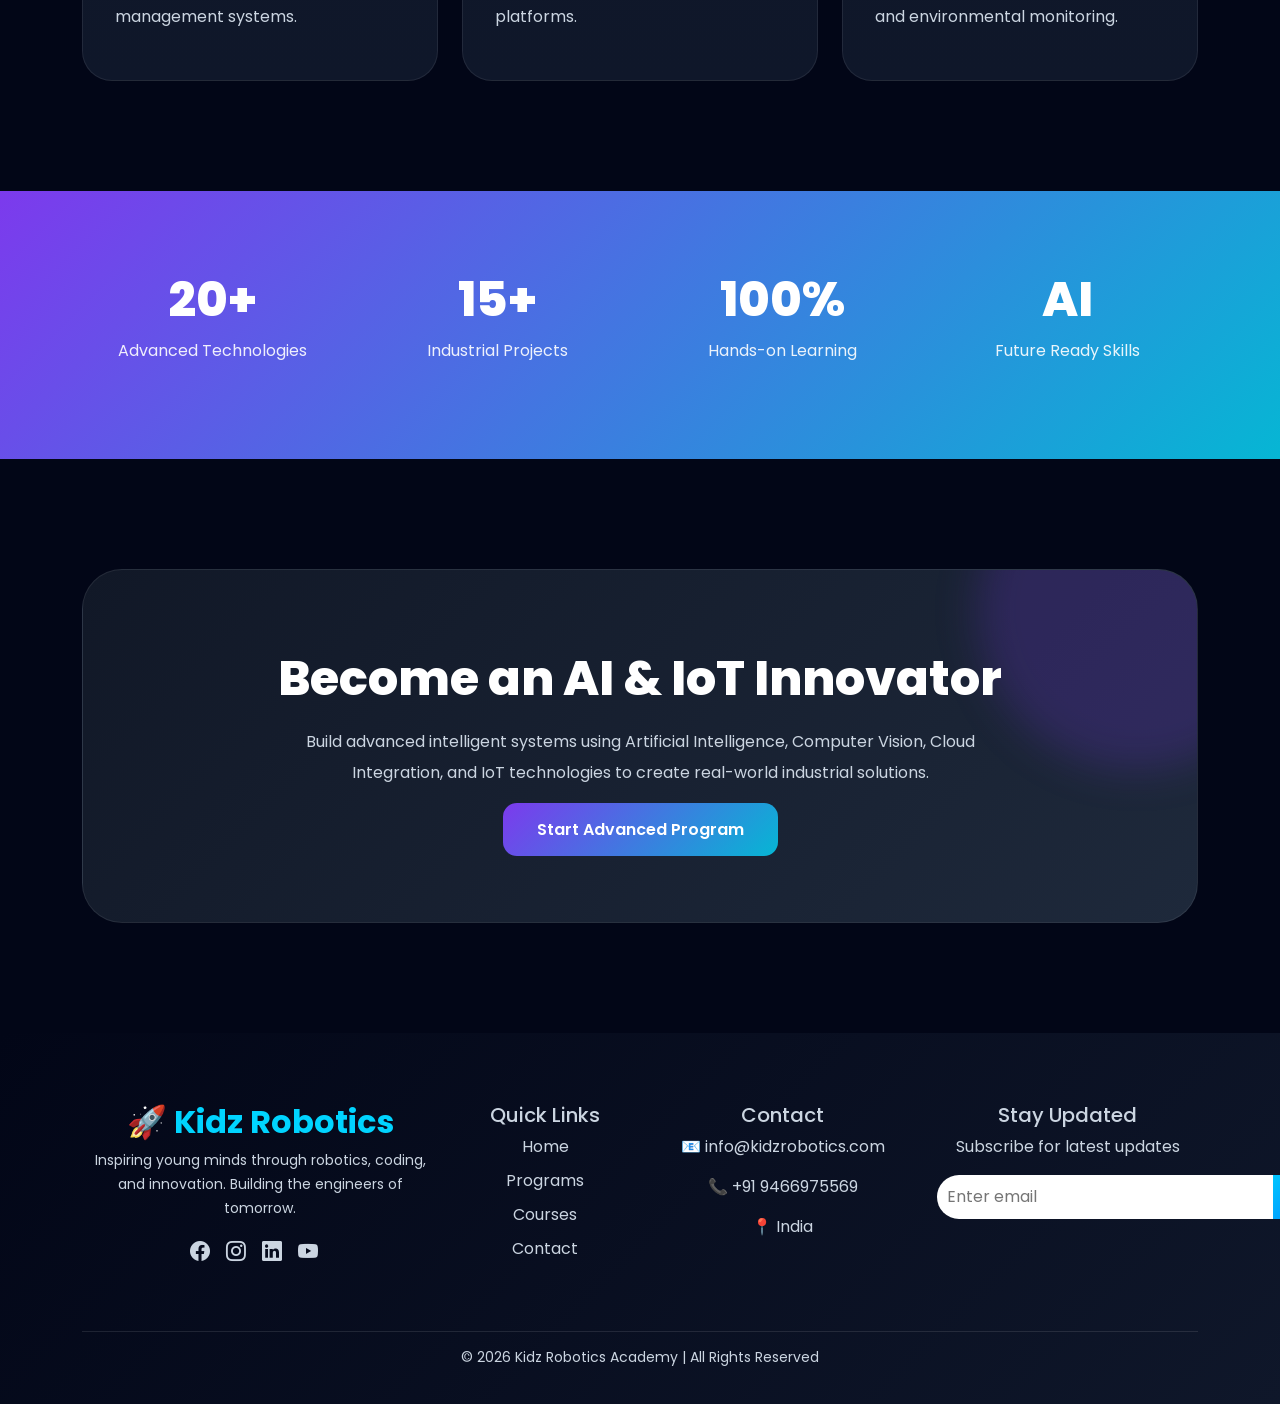
==== commit 33a05303: "error resolved of navbar" ====
--- a/HTML/advance.html
+++ b/HTML/advance.html
@@ -629,7 +629,7 @@
 
                             <ul class="navbar-nav ms-auto">
                                 <li class="nav-item">
-                                    <a class="nav-link" href="../HTML/navbar.html">Home</a>
+                                    <a class="nav-link" href="../index.html">Home</a>
                                 </li>
 
                                 <li class="nav-item">
@@ -637,7 +637,7 @@
                                 </li>
 
                                 <li class="nav-item">
-                                    <a class="nav-link" href="../HTML/product.html">Products</a>
+                                    <a class="nav-link" href="./Product.html">Products</a>
                                 </li>
 
                                 <li class="nav-item">
